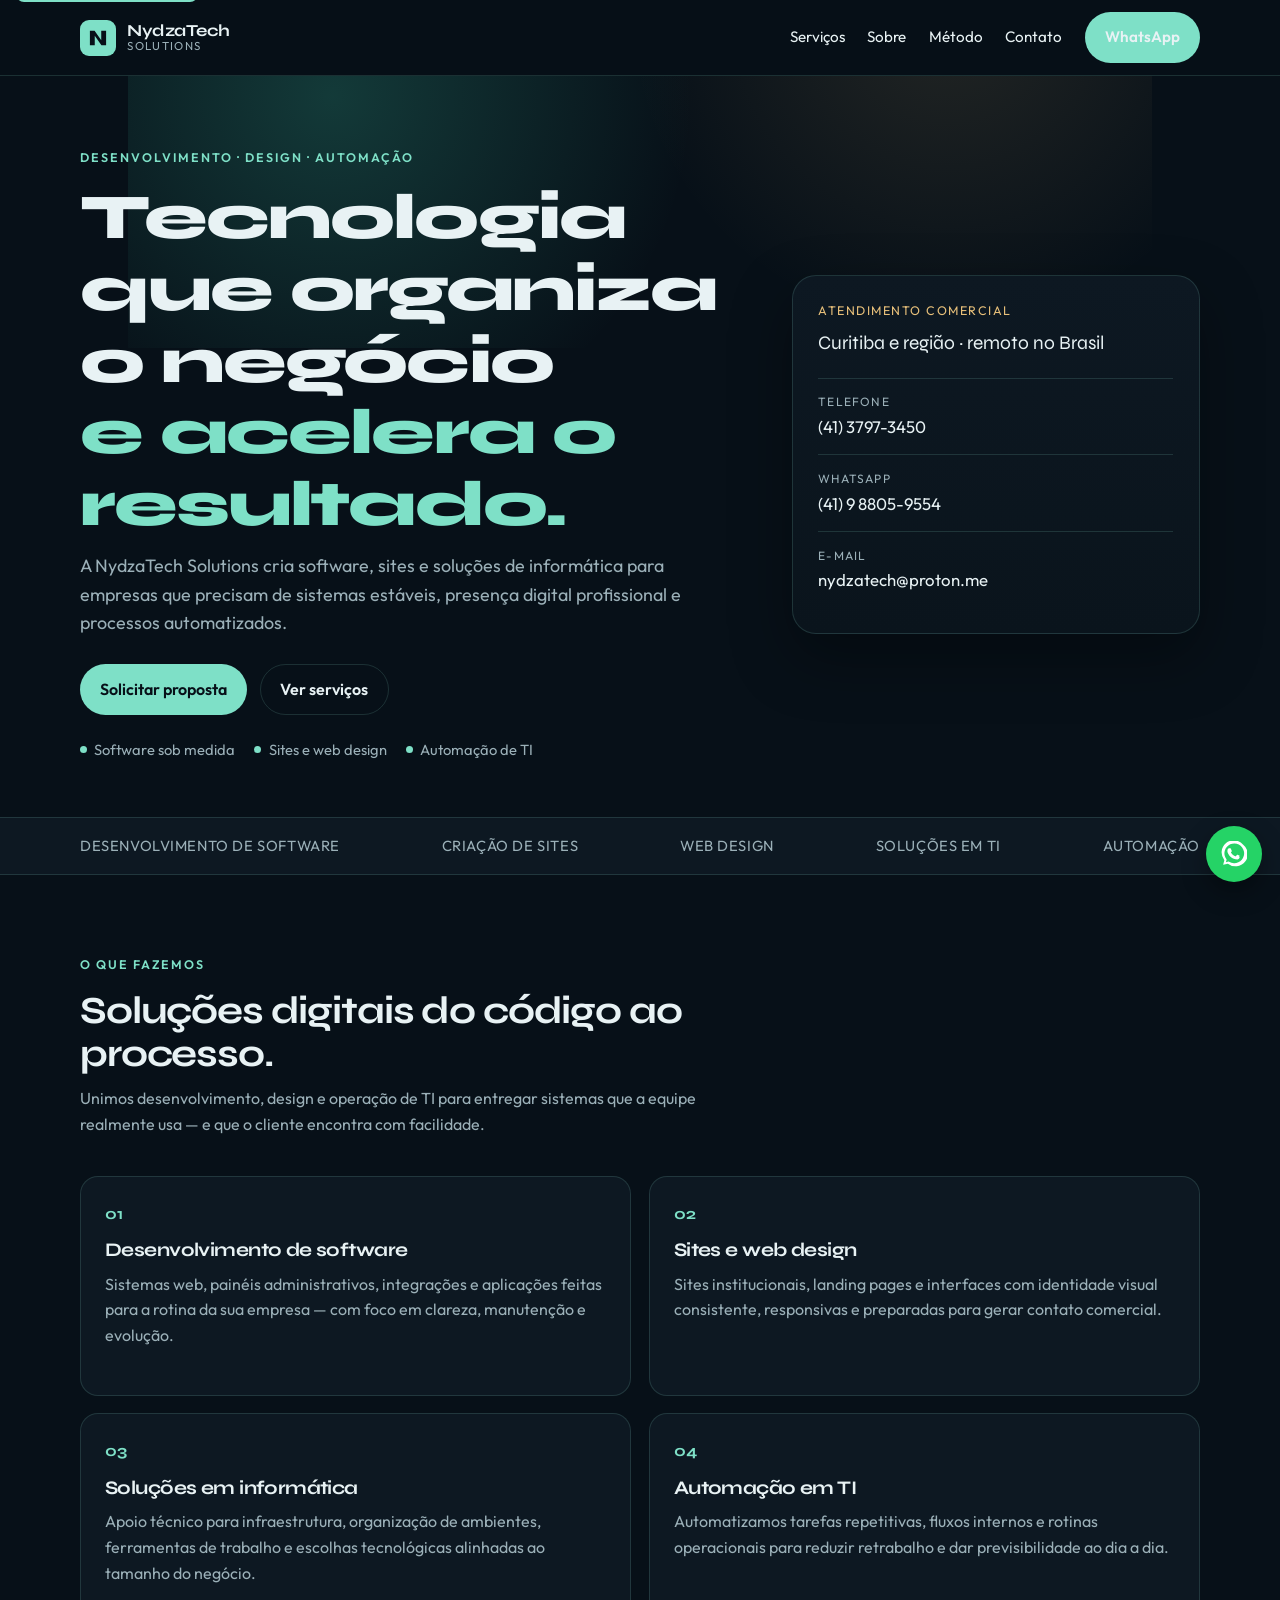
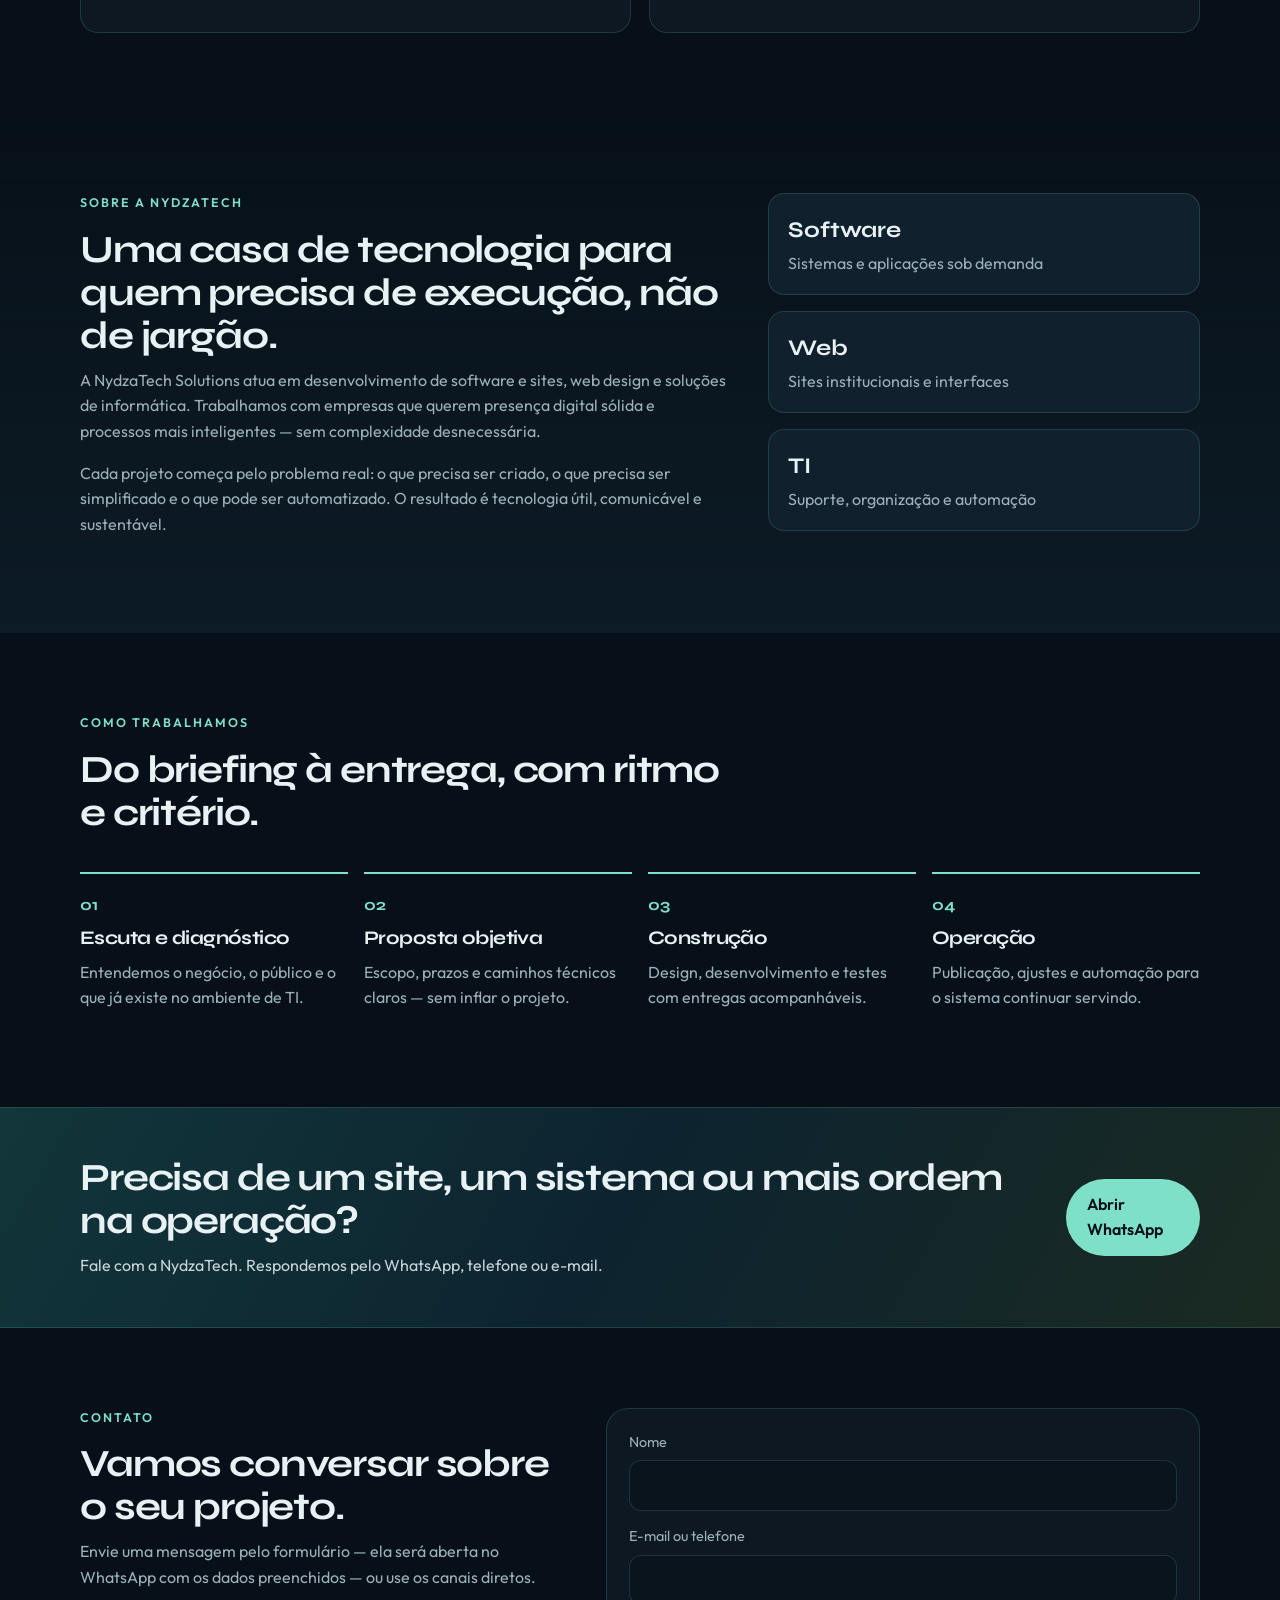
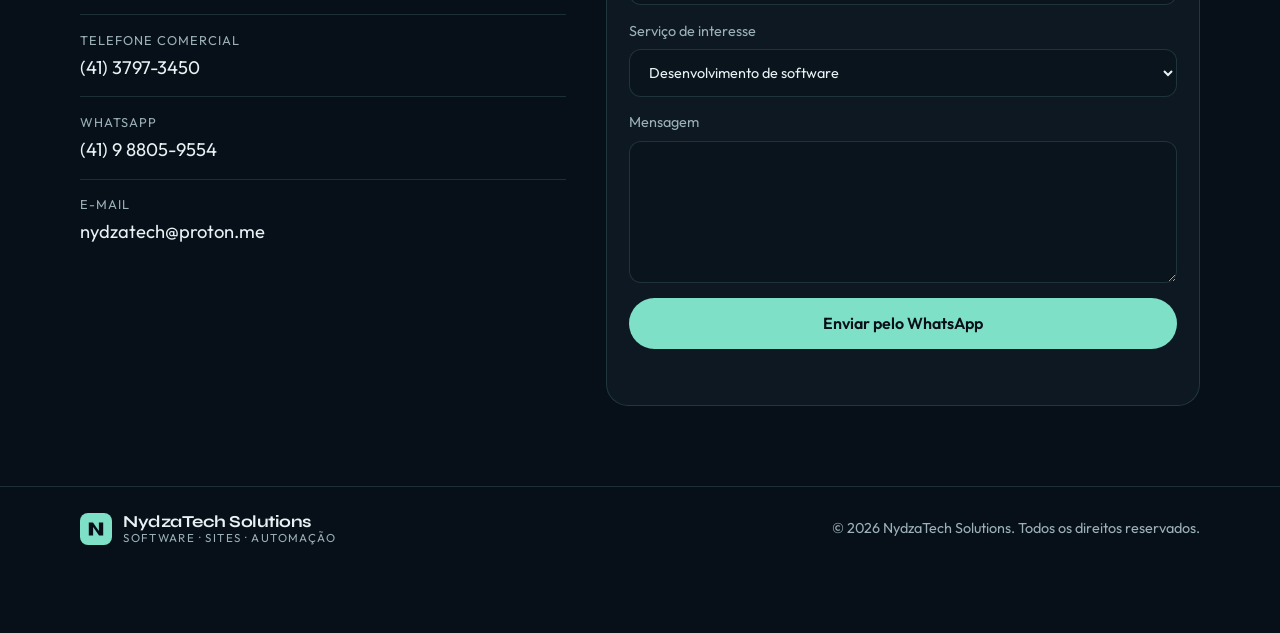
==== index.html @ f2ebba6a "Publicar o site institucional da NydzaTech Solutions. Co-authored-by: Cursor <cursoragent@cursor.com" ====
<!DOCTYPE html>
<html lang="pt-BR">
  <head>
    <meta charset="UTF-8" />
    <meta name="viewport" content="width=device-width, initial-scale=1.0" />
    <meta
      name="description"
      content="NydzaTech Solutions: desenvolvimento de software e sites, web design, soluções em TI e automação. Curitiba e região. Tel. (41) 3797-3450."
    />
    <meta
      name="keywords"
      content="desenvolvimento de software, criação de sites, web design, automação, TI, NydzaTech, Curitiba"
    />
    <meta name="author" content="NydzaTech Solutions" />
    <meta property="og:title" content="NydzaTech Solutions" />
    <meta
      property="og:description"
      content="Software, sites, web design e automação para empresas que precisam de tecnologia com resultado."
    />
    <meta property="og:type" content="website" />
    <meta property="og:locale" content="pt_BR" />
    <title>NydzaTech Solutions — Software, sites e automação</title>
    <link rel="icon" href="assets/favicon.svg" type="image/svg+xml" />
    <link rel="preconnect" href="https://fonts.googleapis.com" />
    <link rel="preconnect" href="https://fonts.gstatic.com" crossorigin />
    <link
      href="https://fonts.googleapis.com/css2?family=Outfit:wght@400;500;600;700&family=Syne:wght@600;700;800&display=swap"
      rel="stylesheet"
    />
    <link rel="stylesheet" href="css/styles.css" />
  </head>
  <body>
    <a class="skip-link" href="#conteudo">Pular para o conteúdo</a>

    <header class="site-header" id="topo">
      <div class="container header-inner">
        <a class="brand" href="#topo" aria-label="NydzaTech Solutions — início">
          <span class="brand-mark" aria-hidden="true">
            <svg viewBox="0 0 40 40" width="36" height="36">
              <rect width="40" height="40" rx="10" fill="currentColor" />
              <path
                d="M11 28V12h5.2l7.4 10.6V12H29v16h-5.2L16.4 17.4V28H11z"
                fill="#071018"
              />
            </svg>
          </span>
          <span class="brand-text">
            <strong>NydzaTech</strong>
            <small>Solutions</small>
          </span>
        </a>

        <button
          class="nav-toggle"
          type="button"
          aria-expanded="false"
          aria-controls="menu-principal"
          aria-label="Abrir menu"
        >
          <span></span>
          <span></span>
          <span></span>
        </button>

        <nav class="site-nav" id="menu-principal" aria-label="Principal">
          <a href="#servicos">Serviços</a>
          <a href="#sobre">Sobre</a>
          <a href="#metodo">Método</a>
          <a href="#contato">Contato</a>
          <a class="btn btn-nav" href="https://wa.me/5541988059554" target="_blank" rel="noopener noreferrer">WhatsApp</a>
        </nav>
      </div>
    </header>

    <main id="conteudo">
      <section class="hero">
        <div class="hero-glow" aria-hidden="true"></div>
        <div class="container hero-grid">
          <div class="hero-copy">
            <p class="eyebrow">Desenvolvimento · Design · Automação</p>
            <h1>
              Tecnologia que organiza o negócio
              <em>e acelera o resultado.</em>
            </h1>
            <p class="lead">
              A NydzaTech Solutions cria software, sites e soluções de informática
              para empresas que precisam de sistemas estáveis, presença digital
              profissional e processos automatizados.
            </p>
            <div class="hero-actions">
              <a class="btn btn-primary" href="#contato">Solicitar proposta</a>
              <a class="btn btn-ghost" href="#servicos">Ver serviços</a>
            </div>
            <ul class="hero-meta">
              <li>Software sob medida</li>
              <li>Sites e web design</li>
              <li>Automação de TI</li>
            </ul>
          </div>

          <aside class="hero-panel" aria-label="Resumo da empresa">
            <div class="panel-card">
              <p class="panel-kicker">Atendimento comercial</p>
              <p class="panel-title">Curitiba e região · remoto no Brasil</p>
              <dl class="panel-list">
                <div>
                  <dt>Telefone</dt>
                  <dd><a href="tel:+554137973450">(41) 3797-3450</a></dd>
                </div>
                <div>
                  <dt>WhatsApp</dt>
                  <dd>
                    <a href="https://wa.me/5541988059554" target="_blank" rel="noopener noreferrer">(41) 9 8805-9554</a>
                  </dd>
                </div>
                <div>
                  <dt>E-mail</dt>
                  <dd>
                    <a href="mailto:nydzatech@proton.me">nydzatech@proton.me</a>
                  </dd>
                </div>
              </dl>
            </div>
          </aside>
        </div>
      </section>

      <section class="strip" aria-label="Áreas de atuação">
        <div class="container strip-row">
          <span>Desenvolvimento de software</span>
          <span>Criação de sites</span>
          <span>Web design</span>
          <span>Soluções em TI</span>
          <span>Automação</span>
        </div>
      </section>

      <section class="section" id="servicos">
        <div class="container">
          <header class="section-head">
            <p class="eyebrow">O que fazemos</p>
            <h2>Soluções digitais do código ao processo.</h2>
            <p>
              Unimos desenvolvimento, design e operação de TI para entregar
              sistemas que a equipe realmente usa — e que o cliente encontra com facilidade.
            </p>
          </header>

          <div class="cards">
            <article class="card">
              <span class="card-index">01</span>
              <h3>Desenvolvimento de software</h3>
              <p>
                Sistemas web, painéis administrativos, integrações e aplicações
                feitas para a rotina da sua empresa — com foco em clareza, manutenção
                e evolução.
              </p>
            </article>
            <article class="card">
              <span class="card-index">02</span>
              <h3>Sites e web design</h3>
              <p>
                Sites institucionais, landing pages e interfaces com identidade
                visual consistente, responsivas e preparadas para gerar contato
                comercial.
              </p>
            </article>
            <article class="card">
              <span class="card-index">03</span>
              <h3>Soluções em informática</h3>
              <p>
                Apoio técnico para infraestrutura, organização de ambientes,
                ferramentas de trabalho e escolhas tecnológicas alinhadas ao
                tamanho do negócio.
              </p>
            </article>
            <article class="card">
              <span class="card-index">04</span>
              <h3>Automação em TI</h3>
              <p>
                Automatizamos tarefas repetitivas, fluxos internos e rotinas
                operacionais para reduzir retrabalho e dar previsibilidade ao
                dia a dia.
              </p>
            </article>
          </div>
        </div>
      </section>

      <section class="section section-alt" id="sobre">
        <div class="container about-grid">
          <div>
            <p class="eyebrow">Sobre a NydzaTech</p>
            <h2>Uma casa de tecnologia para quem precisa de execução, não de jargão.</h2>
            <p>
              A NydzaTech Solutions atua em desenvolvimento de software e sites,
              web design e soluções de informática. Trabalhamos com empresas que
              querem presença digital sólida e processos mais inteligentes —
              sem complexidade desnecessária.
            </p>
            <p>
              Cada projeto começa pelo problema real: o que precisa ser criado,
              o que precisa ser simplificado e o que pode ser automatizado.
              O resultado é tecnologia útil, comunicável e sustentável.
            </p>
          </div>
          <ul class="stats">
            <li>
              <strong>Software</strong>
              <span>Sistemas e aplicações sob demanda</span>
            </li>
            <li>
              <strong>Web</strong>
              <span>Sites institucionais e interfaces</span>
            </li>
            <li>
              <strong>TI</strong>
              <span>Suporte, organização e automação</span>
            </li>
          </ul>
        </div>
      </section>

      <section class="section" id="metodo">
        <div class="container">
          <header class="section-head">
            <p class="eyebrow">Como trabalhamos</p>
            <h2>Do briefing à entrega, com ritmo e critério.</h2>
          </header>
          <ol class="steps">
            <li>
              <h3>Escuta e diagnóstico</h3>
              <p>Entendemos o negócio, o público e o que já existe no ambiente de TI.</p>
            </li>
            <li>
              <h3>Proposta objetiva</h3>
              <p>Escopo, prazos e caminhos técnicos claros — sem inflar o projeto.</p>
            </li>
            <li>
              <h3>Construção</h3>
              <p>Design, desenvolvimento e testes com entregas acompanháveis.</p>
            </li>
            <li>
              <h3>Operação</h3>
              <p>Publicação, ajustes e automação para o sistema continuar servindo.</p>
            </li>
          </ol>
        </div>
      </section>

      <section class="cta-band">
        <div class="container cta-inner">
          <div>
            <h2>Precisa de um site, um sistema ou mais ordem na operação?</h2>
            <p>Fale com a NydzaTech. Respondemos pelo WhatsApp, telefone ou e-mail.</p>
          </div>
          <a class="btn btn-primary" href="https://wa.me/5541988059554?text=Olá,%20gostaria%20de%20falar%20com%20a%20NydzaTech%20Solutions." target="_blank" rel="noopener noreferrer">Abrir WhatsApp</a>
        </div>
      </section>

      <section class="section" id="contato">
        <div class="container contact-grid">
          <div>
            <p class="eyebrow">Contato</p>
            <h2>Vamos conversar sobre o seu projeto.</h2>
            <p>
              Envie uma mensagem pelo formulário — ela será aberta no WhatsApp
              com os dados preenchidos — ou use os canais diretos.
            </p>

            <ul class="contact-channels">
              <li>
                <span>Telefone comercial</span>
                <a href="tel:+554137973450">(41) 3797-3450</a>
              </li>
              <li>
                <span>WhatsApp</span>
                <a href="https://wa.me/5541988059554" target="_blank" rel="noopener noreferrer">(41) 9 8805-9554</a>
              </li>
              <li>
                <span>E-mail</span>
                <a href="mailto:nydzatech@proton.me">nydzatech@proton.me</a>
              </li>
            </ul>
          </div>

          <form class="contact-form" id="form-contato" novalidate>
            <label>
              Nome
              <input type="text" name="nome" autocomplete="name" required />
            </label>
            <label>
              E-mail ou telefone
              <input type="text" name="contato" autocomplete="email" required />
            </label>
            <label>
              Serviço de interesse
              <select name="servico">
                <option value="Desenvolvimento de software">Desenvolvimento de software</option>
                <option value="Site / web design">Site / web design</option>
                <option value="Soluções em TI">Soluções em TI</option>
                <option value="Automação">Automação</option>
                <option value="Outro">Outro</option>
              </select>
            </label>
            <label>
              Mensagem
              <textarea name="mensagem" rows="5" required></textarea>
            </label>
            <button class="btn btn-primary" type="submit">Enviar pelo WhatsApp</button>
            <p class="form-note" id="form-status" role="status"></p>
          </form>
        </div>
      </section>
    </main>

    <footer class="site-footer">
      <div class="container footer-inner">
        <div class="brand brand-footer">
          <span class="brand-mark" aria-hidden="true">
            <svg viewBox="0 0 40 40" width="32" height="32">
              <rect width="40" height="40" rx="10" fill="currentColor" />
              <path
                d="M11 28V12h5.2l7.4 10.6V12H29v16h-5.2L16.4 17.4V28H11z"
                fill="#071018"
              />
            </svg>
          </span>
          <span class="brand-text">
            <strong>NydzaTech Solutions</strong>
            <small>Software · Sites · Automação</small>
          </span>
        </div>
        <p>© <span id="ano"></span> NydzaTech Solutions. Todos os direitos reservados.</p>
      </div>
    </footer>

    <a
      class="whatsapp-fab"
      href="https://wa.me/5541988059554"
      target="_blank"
      rel="noopener noreferrer"
      aria-label="Falar no WhatsApp"
    >
      <svg viewBox="0 0 24 24" width="26" height="26" aria-hidden="true">
        <path
          fill="currentColor"
          d="M20.5 3.5A11 11 0 0 0 3.1 17.7L2 22l4.4-1.1A11 11 0 1 0 20.5 3.5zm-8.5 17a9.1 9.1 0 0 1-4.6-1.3l-.3-.2-2.6.7.7-2.5-.2-.3A9.1 9.1 0 1 1 12 20.5zm5.3-6.8c-.3-.1-1.7-.8-1.9-.9s-.5-.1-.7.1-.8.9-1 1.1-.4.2-.7.1a7.4 7.4 0 0 1-2.2-1.4 8.2 8.2 0 0 1-1.5-1.9c-.2-.3 0-.4.1-.6l.5-.6c.1-.2.1-.3 0-.5l-.9-2.1c-.2-.5-.5-.4-.7-.4h-.6c-.2 0-.5.1-.8.4s-1 1-1 2.4 1 2.8 1.2 3 .8 1.9 3.1 3.2a13.4 13.4 0 0 0 3.2 1.3c.4.1 1.3.2 1.8.1s1.6-.7 1.8-1.3.2-1.2.1-1.3-.3-.2-.6-.3z"
        />
      </svg>
    </a>

    <script src="js/main.js"></script>
  </body>
</html>
---- css/styles.css ----
:root {
  --bg: #071018;
  --bg-elev: #0d1822;
  --bg-soft: #10202c;
  --ink: #e8f2f4;
  --muted: #9bb0b8;
  --line: rgba(140, 214, 196, 0.16);
  --accent: #7ee0c7;
  --accent-strong: #3ecfad;
  --warn: #e8c07a;
  --shadow: 0 24px 60px rgba(0, 0, 0, 0.35);
  --radius: 18px;
  --max: 1120px;
  --header: 76px;
  --font: "Outfit", system-ui, sans-serif;
  --display: "Syne", "Outfit", sans-serif;
}

*,
*::before,
*::after {
  box-sizing: border-box;
}

html {
  scroll-behavior: smooth;
  scroll-padding-top: calc(var(--header) + 12px);
}

section[id] {
  scroll-margin-top: calc(var(--header) + 12px);
}

body {
  margin: 0;
  font-family: var(--font);
  background: var(--bg);
  color: var(--ink);
  line-height: 1.6;
  min-height: 100vh;
}

img,
svg {
  display: block;
  max-width: 100%;
}

a {
  color: var(--accent);
  text-decoration: none;
}

a:hover {
  color: #b7f3e4;
}

h1,
h2,
h3 {
  font-family: var(--display);
  line-height: 1.12;
  letter-spacing: -0.03em;
  margin: 0 0 0.7rem;
}

h1 {
  font-size: clamp(2.2rem, 5vw, 4.1rem);
  font-weight: 800;
}

h2 {
  font-size: clamp(1.7rem, 3vw, 2.6rem);
  font-weight: 700;
}

h3 {
  font-size: 1.2rem;
  font-weight: 700;
}

p {
  margin: 0 0 1rem;
  color: var(--muted);
}

.container {
  width: min(100% - 2rem, var(--max));
  margin-inline: auto;
}

.skip-link {
  position: absolute;
  left: 1rem;
  top: -40px;
  background: var(--accent);
  color: #071018;
  padding: 0.5rem 0.8rem;
  border-radius: 8px;
  z-index: 100;
}

.skip-link:focus {
  top: 0.75rem;
}

.site-header {
  position: sticky;
  top: 0;
  z-index: 50;
  height: var(--header);
  backdrop-filter: blur(16px);
  background: rgba(7, 16, 24, 0.82);
  border-bottom: 1px solid var(--line);
}

.header-inner {
  height: 100%;
  display: flex;
  align-items: center;
  justify-content: space-between;
  gap: 1rem;
}

.brand {
  display: flex;
  align-items: center;
  gap: 0.7rem;
  color: var(--ink);
}

.brand:hover {
  color: var(--ink);
}

.brand-mark {
  color: var(--accent);
}

.brand-text {
  display: flex;
  flex-direction: column;
  line-height: 1.1;
}

.brand-text strong {
  font-family: var(--display);
  font-size: 1.05rem;
  letter-spacing: -0.03em;
}

.brand-text small {
  color: var(--muted);
  font-size: 0.72rem;
  letter-spacing: 0.12em;
  text-transform: uppercase;
}

.site-nav {
  display: flex;
  align-items: center;
  gap: 1.4rem;
}

.site-nav a {
  color: var(--ink);
  font-size: 0.95rem;
}

.site-nav a:hover {
  color: var(--accent);
}

.nav-toggle {
  display: none;
  width: 42px;
  height: 42px;
  border: 1px solid var(--line);
  background: transparent;
  border-radius: 10px;
  padding: 10px 9px;
  gap: 5px;
  flex-direction: column;
  justify-content: center;
}

.nav-toggle span {
  display: block;
  height: 2px;
  background: var(--ink);
  border-radius: 2px;
}

.btn {
  display: inline-flex;
  align-items: center;
  justify-content: center;
  min-height: 48px;
  padding: 0.75rem 1.2rem;
  border-radius: 999px;
  border: 1px solid transparent;
  font: inherit;
  font-weight: 600;
  cursor: pointer;
}

.btn-primary,
.btn-nav {
  background: var(--accent);
  color: #071018;
}

.btn-primary:hover,
.btn-nav:hover {
  background: #b7f3e4;
  color: #071018;
}

.btn-ghost {
  border-color: var(--line);
  color: var(--ink);
  background: transparent;
}

.btn-ghost:hover {
  border-color: var(--accent);
  color: var(--accent);
}

.hero {
  position: relative;
  overflow: hidden;
  padding: 4.5rem 0 3.5rem;
}

.hero-glow {
  position: absolute;
  inset: -20% 10% auto;
  height: 420px;
  background:
    radial-gradient(circle at 20% 40%, rgba(62, 207, 173, 0.22), transparent 42%),
    radial-gradient(circle at 80% 20%, rgba(232, 192, 122, 0.12), transparent 36%);
  pointer-events: none;
}

.hero-grid {
  position: relative;
  display: grid;
  grid-template-columns: 1.3fr 0.8fr;
  gap: 3rem;
  align-items: center;
}

.eyebrow {
  color: var(--accent);
  text-transform: uppercase;
  letter-spacing: 0.16em;
  font-size: 0.78rem;
  font-weight: 600;
  margin-bottom: 0.9rem;
}

.hero h1 em {
  font-style: normal;
  color: var(--accent);
  display: block;
}

.lead {
  font-size: 1.12rem;
  max-width: 38rem;
}

.hero-actions {
  display: flex;
  flex-wrap: wrap;
  gap: 0.8rem;
  margin: 1.6rem 0 1.4rem;
}

.hero-meta {
  display: flex;
  flex-wrap: wrap;
  gap: 0.6rem 1.2rem;
  padding: 0;
  margin: 0;
  list-style: none;
  color: var(--muted);
  font-size: 0.92rem;
}

.hero-meta li {
  display: flex;
  align-items: center;
  gap: 0.45rem;
}

.hero-meta li::before {
  content: "";
  width: 7px;
  height: 7px;
  border-radius: 50%;
  background: var(--accent);
}

.panel-card {
  background: linear-gradient(180deg, var(--bg-elev), #0a141c);
  border: 1px solid var(--line);
  border-radius: 24px;
  padding: 1.6rem;
  box-shadow: var(--shadow);
}

.panel-kicker {
  color: var(--warn);
  font-size: 0.78rem;
  letter-spacing: 0.12em;
  text-transform: uppercase;
  margin: 0 0 0.4rem;
}

.panel-title {
  color: var(--ink);
  font-family: var(--display);
  font-size: 1.2rem;
  margin-bottom: 1.2rem;
}

.panel-list {
  margin: 0;
}

.panel-list div {
  display: grid;
  gap: 0.15rem;
  padding: 0.85rem 0;
  border-top: 1px solid var(--line);
}

.panel-list dt {
  font-size: 0.75rem;
  text-transform: uppercase;
  letter-spacing: 0.1em;
  color: var(--muted);
}

.panel-list dd {
  margin: 0;
  font-size: 1.05rem;
}

.panel-list a {
  color: var(--ink);
}

.strip {
  border-block: 1px solid var(--line);
  background: var(--bg-elev);
  padding: 1rem 0;
}

.strip-row {
  display: flex;
  flex-wrap: wrap;
  gap: 0.7rem 1.6rem;
  justify-content: space-between;
  color: var(--muted);
  font-size: 0.92rem;
  letter-spacing: 0.04em;
  text-transform: uppercase;
}

.section {
  padding: 5rem 0;
}

.section-alt {
  background:
    linear-gradient(180deg, transparent, rgba(16, 32, 44, 0.7)),
    var(--bg);
}

.section-head {
  max-width: 40rem;
  margin-bottom: 2.4rem;
}

.cards {
  display: grid;
  grid-template-columns: repeat(2, 1fr);
  gap: 1.1rem;
}

.card {
  background: var(--bg-elev);
  border: 1px solid var(--line);
  border-radius: var(--radius);
  padding: 1.5rem;
  min-height: 220px;
}

.card-index {
  color: var(--accent);
  font-family: var(--display);
  font-weight: 700;
  display: block;
  margin-bottom: 0.8rem;
}

.about-grid {
  display: grid;
  grid-template-columns: 1.2fr 0.8fr;
  gap: 2.5rem;
  align-items: start;
}

.stats {
  list-style: none;
  margin: 0;
  padding: 0;
  display: grid;
  gap: 1rem;
}

.stats li {
  background: var(--bg-soft);
  border: 1px solid var(--line);
  border-radius: 16px;
  padding: 1.1rem 1.2rem;
}

.stats strong {
  display: block;
  font-family: var(--display);
  font-size: 1.4rem;
  margin-bottom: 0.2rem;
}

.stats span {
  color: var(--muted);
}

.steps {
  list-style: none;
  margin: 0;
  padding: 0;
  display: grid;
  grid-template-columns: repeat(4, 1fr);
  gap: 1rem;
  counter-reset: step;
}

.steps li {
  counter-increment: step;
  border-top: 2px solid var(--accent);
  padding-top: 1.1rem;
}

.steps li::before {
  content: counter(step, decimal-leading-zero);
  color: var(--accent);
  font-family: var(--display);
  font-weight: 700;
  display: block;
  margin-bottom: 0.6rem;
}

.cta-band {
  background: linear-gradient(120deg, #12363a, #0d2430 48%, #1a2a22);
  border-block: 1px solid var(--line);
  padding: 3rem 0;
}

.cta-inner {
  display: flex;
  justify-content: space-between;
  align-items: center;
  gap: 1.5rem;
}

.cta-band h2,
.cta-band p {
  color: var(--ink);
}

.cta-band p {
  margin: 0;
  opacity: 0.85;
}

.contact-grid {
  display: grid;
  grid-template-columns: 0.9fr 1.1fr;
  gap: 2.5rem;
  align-items: start;
}

.contact-channels {
  list-style: none;
  margin: 1.5rem 0 0;
  padding: 0;
}

.contact-channels li {
  padding: 0.9rem 0;
  border-top: 1px solid var(--line);
  display: flex;
  flex-direction: column;
  gap: 0.15rem;
}

.contact-channels span {
  color: var(--muted);
  font-size: 0.8rem;
  text-transform: uppercase;
  letter-spacing: 0.08em;
}

.contact-channels a {
  color: var(--ink);
  font-size: 1.15rem;
}

.contact-form {
  display: grid;
  gap: 0.9rem;
  background: var(--bg-elev);
  border: 1px solid var(--line);
  border-radius: 22px;
  padding: 1.4rem;
}

.contact-form label {
  display: grid;
  gap: 0.4rem;
  font-size: 0.9rem;
  color: var(--muted);
}

.contact-form input,
.contact-form select,
.contact-form textarea {
  width: 100%;
  border: 1px solid var(--line);
  background: #0a141c;
  color: var(--ink);
  border-radius: 12px;
  padding: 0.8rem 0.9rem;
  font: inherit;
}

.contact-form input:focus,
.contact-form select:focus,
.contact-form textarea:focus {
  outline: 2px solid var(--accent);
  outline-offset: 1px;
}

.form-note {
  min-height: 1.2rem;
  margin: 0;
  font-size: 0.9rem;
}

.site-footer {
  border-top: 1px solid var(--line);
  padding: 1.6rem 0 5.5rem;
}

.footer-inner {
  display: flex;
  justify-content: space-between;
  align-items: center;
  gap: 1rem;
}

.footer-inner p {
  margin: 0;
  font-size: 0.9rem;
}

.whatsapp-fab {
  position: fixed;
  right: 1.1rem;
  bottom: 1.1rem;
  width: 56px;
  height: 56px;
  border-radius: 50%;
  background: #25d366;
  color: #fff;
  display: grid;
  place-items: center;
  box-shadow: 0 10px 24px rgba(0, 0, 0, 0.35);
  z-index: 40;
}

.whatsapp-fab:hover {
  color: #fff;
  filter: brightness(1.08);
}

@media (max-width: 900px) {
  .hero-grid,
  .about-grid,
  .contact-grid,
  .cards,
  .steps {
    grid-template-columns: 1fr;
  }

  .cta-inner,
  .footer-inner {
    flex-direction: column;
    align-items: flex-start;
  }

  .nav-toggle {
    display: flex;
  }

  .site-nav {
    position: absolute;
    top: var(--header);
    left: 0;
    right: 0;
    display: none;
    flex-direction: column;
    align-items: stretch;
    gap: 0;
    padding: 0.6rem 1rem 1rem;
    background: rgba(7, 16, 24, 0.96);
    border-bottom: 1px solid var(--line);
  }

  .site-nav.is-open {
    display: flex;
  }

  .site-nav a {
    padding: 0.75rem 0.4rem;
  }

  .btn-nav {
    width: fit-content;
    margin-top: 0.4rem;
  }
}

@media (prefers-reduced-motion: reduce) {
  html {
    scroll-behavior: auto;
  }
}
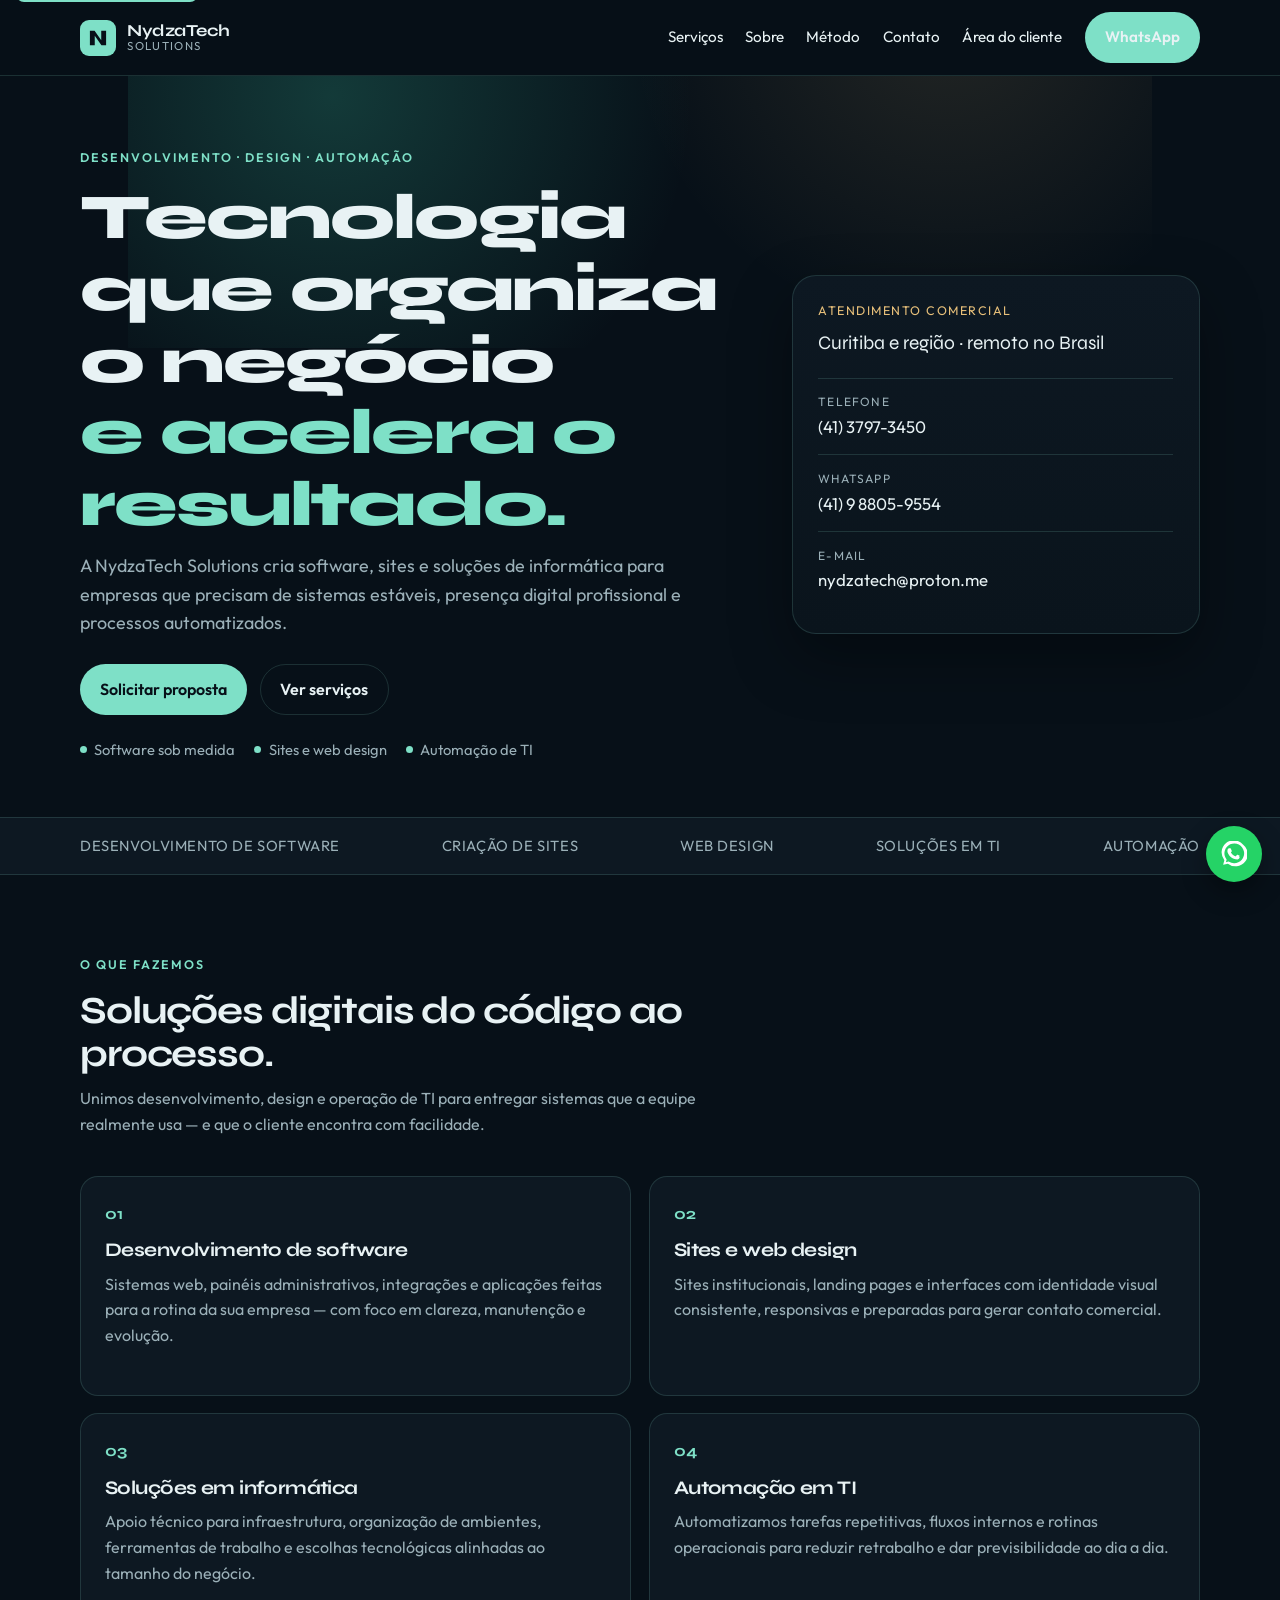
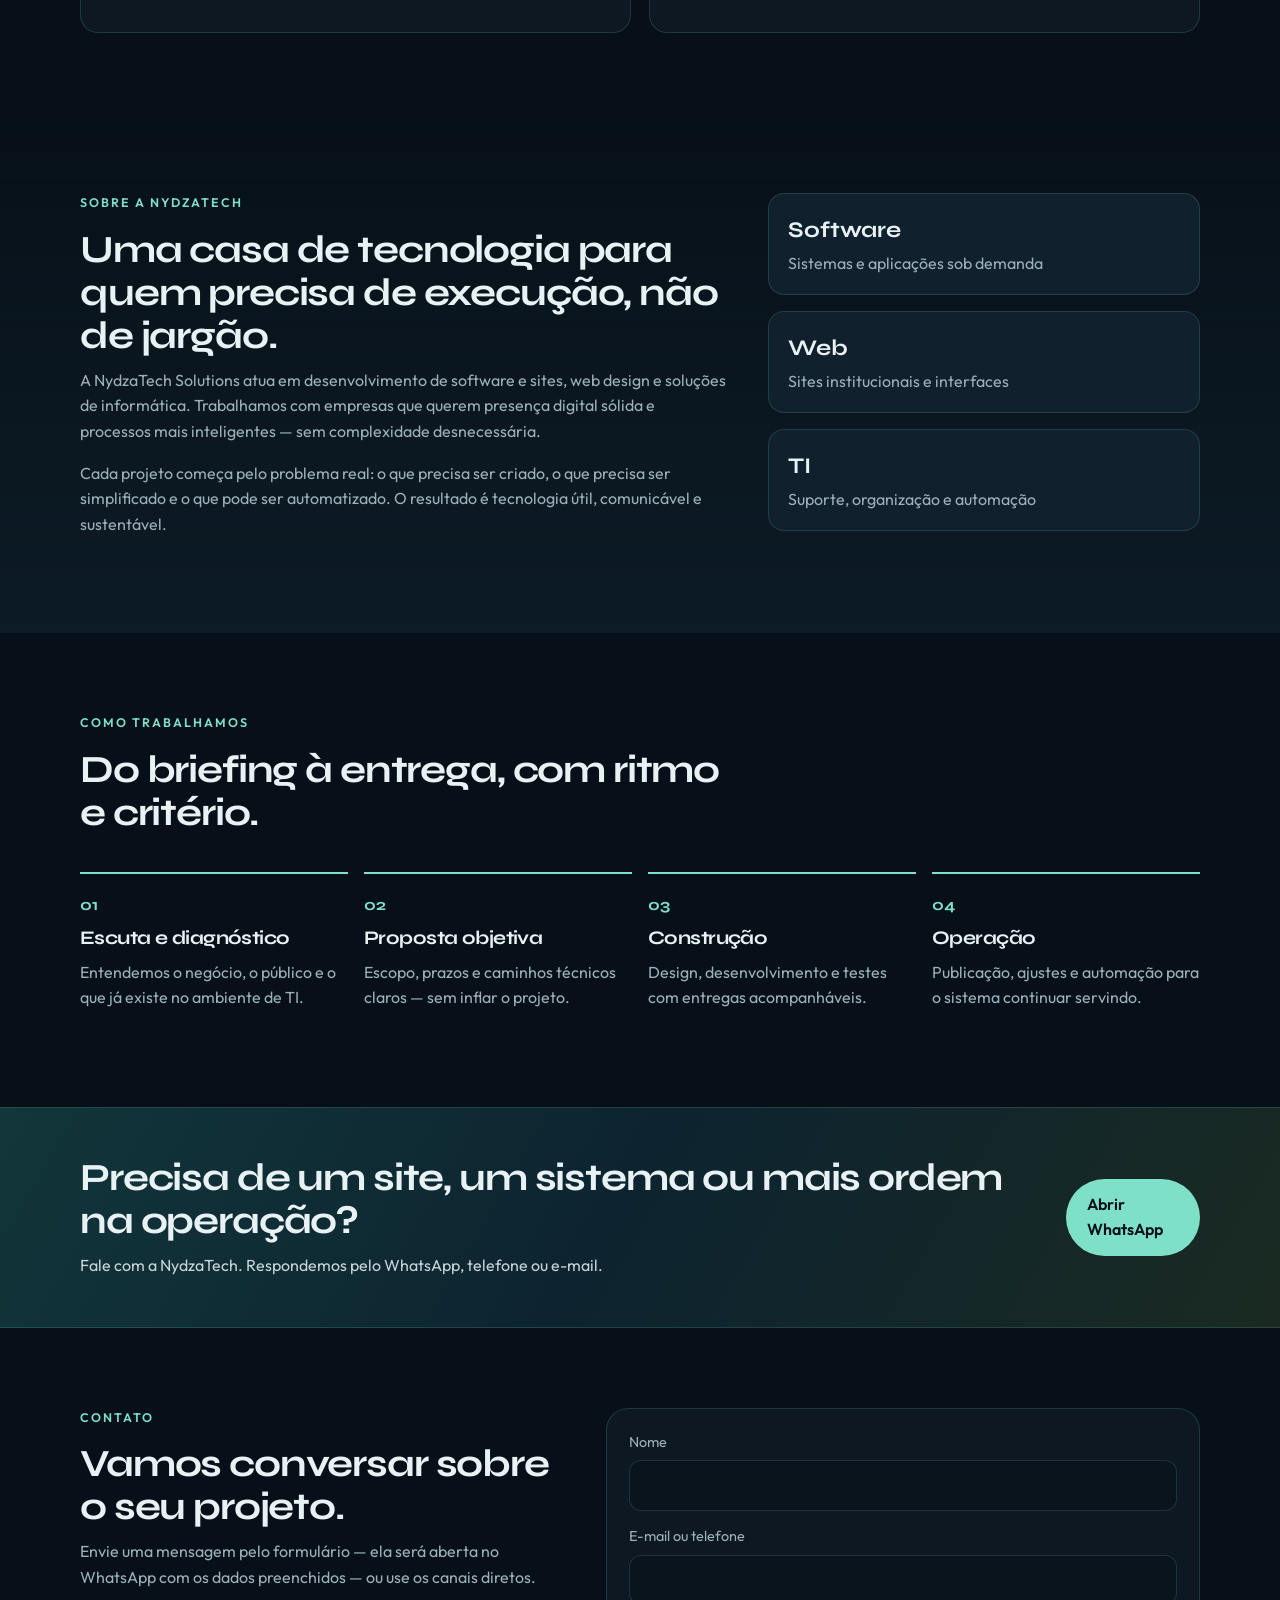
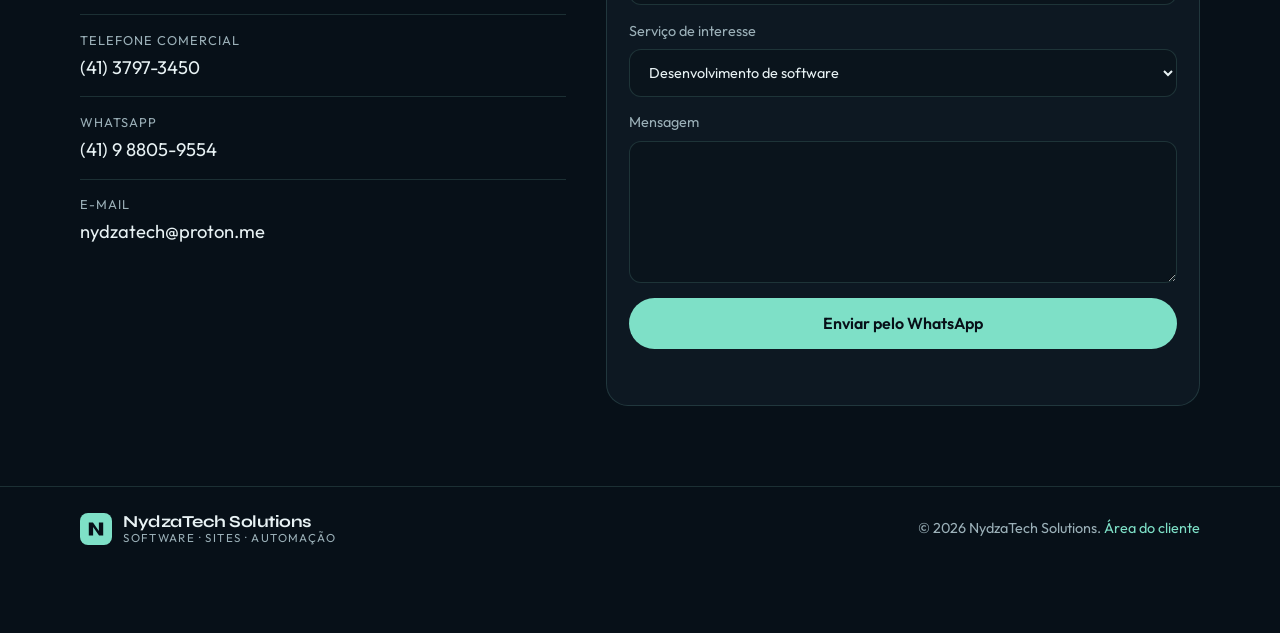
==== commit e37c930e: "Feat: Area do cliente" ====
--- a/index.html
+++ b/index.html
@@ -67,6 +67,7 @@
           <a href="#sobre">Sobre</a>
           <a href="#metodo">Método</a>
           <a href="#contato">Contato</a>
+          <a href="cliente/">Área do cliente</a>
           <a class="btn btn-nav" href="https://wa.me/5541988059554" target="_blank" rel="noopener noreferrer">WhatsApp</a>
         </nav>
       </div>
@@ -331,7 +332,10 @@
             <small>Software · Sites · Automação</small>
           </span>
         </div>
-        <p>© <span id="ano"></span> NydzaTech Solutions. Todos os direitos reservados.</p>
+        <p>
+          © <span id="ano"></span> NydzaTech Solutions.
+          <a href="cliente/">Área do cliente</a>
+        </p>
       </div>
     </footer>
 
